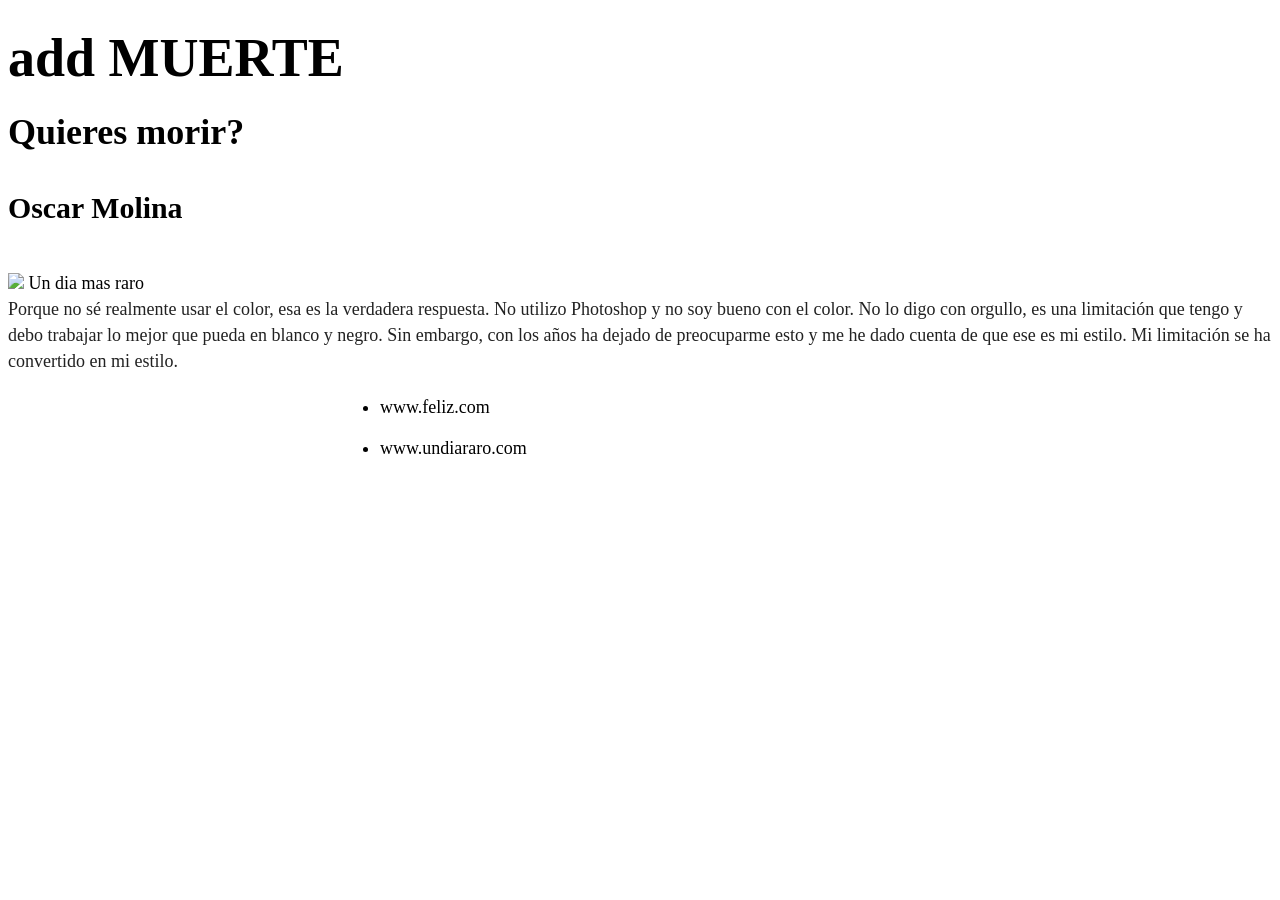
==== index.html @ c080cbb5 "first commit" ====
<!DOCTYPE html>
<html>

<head>
    <meta charset="UTF-8">
    <meta name="viewport" content="width=device-width,initial-scale=1">
    <title>title</title>
    <meta name="author" content="name">
    <meta name="description" content="description here">
    <meta name="keywords" content="keywords,here">
    <link rel="shortcut icon" href="favicon.ico" type="image/vnd.microsoft.icon">
    <link href="https://fonts.googleapis.com/css?family=Raleway&display=swap" rel="stylesheet">
    <link rel="stylesheet" href="styles.css" type="text/css">
</head>

<body>
    <main>
        <article>
            <div class="hed">
                <h1> add MUERTE </h1><!-- add your headline here inside an h1 tag with a class -->
                <!-- add your dek here inside an h4 tag with a class -->
                <h4> Quieres morir? </h4>
                <!--add your byline here inside an h6 tag with a class and link to your twitter or website -->
                <h5> Oscar Molina </h5><!-- add a publish date here inside a time tag -->
            </div>
            <div class="photo">
                <img src="images/IMAGE1.JPEG"> 
                <caption> Un dia mas raro </caption> 
            </div>
            <div class="copy">
                <P1> Porque no sé realmente usar el color, esa es la verdadera respuesta. No utilizo Photoshop y no soy bueno con el color. No lo digo con orgullo, es una limitación que tengo y debo trabajar lo mejor que pueda en blanco y negro. Sin embargo, con los años ha dejado de preocuparme esto y me he dado cuenta de que ese es mi estilo. Mi limitación se ha convertido en mi estilo. <P1>
                    <!-- add your article text here inside p tags -->
            </div>
            <div class="related-stories">
                <!-- put links to your classmates' stories here in ul and li tags -->
                <UL>
                    <li> www.feliz.com </li>
                    <li> www.undiararo.com </li>

            </div>
        </article>
    </main>
</body>

</html>
---- styles.css ----
body {
    font-family: "PT Serif";
    font-size: 18px;
    line-height: 26px;
}

.article-hed {
    max-width: 720px;
    margin: auto;
}

.hed {
    font-size: 36px;
    /*font-weight: 400;*/
}

.dek {
    font-family: "Open Sans";
    font-weight: 400;
    font-size: 18px;
    line-height: 24px;
    color: #333;
}

.byline {
    font-family: "Open Sans";
    text-transform: uppercase;
    font-weight: 400;
    letter-spacing: 1px;
    color: #666;
}

.byline .name {
    font-weight: 700;
    padding: 0 10px 0 0;
}

.pub-date {}

.article-photo {
    max-width: 720px;
    margin: auto;
}

.photo {
    width: 100%;
}

.photo-caption {
    margin: 0;
    font-family: "Open Sans";
    font-size: 13px;
    color: #333;
}

.article-copy {
    max-width: 600px;
    margin: 25px auto 25px auto;
}

.copy {
    margin: 0 auto 20px auto;
    color: #222;
}

.related-stories {
    max-width: 600px;
    margin: 20px auto 20px auto;
}

.related-stories ul li {
    margin: 0 0 15px 0;
}

.read-more {
    font-size: 24px;
}

a {
    color: inherit;
    text-decoration: none;
    color: blue;
}

a:hover {
    text-decoration: underline;
}
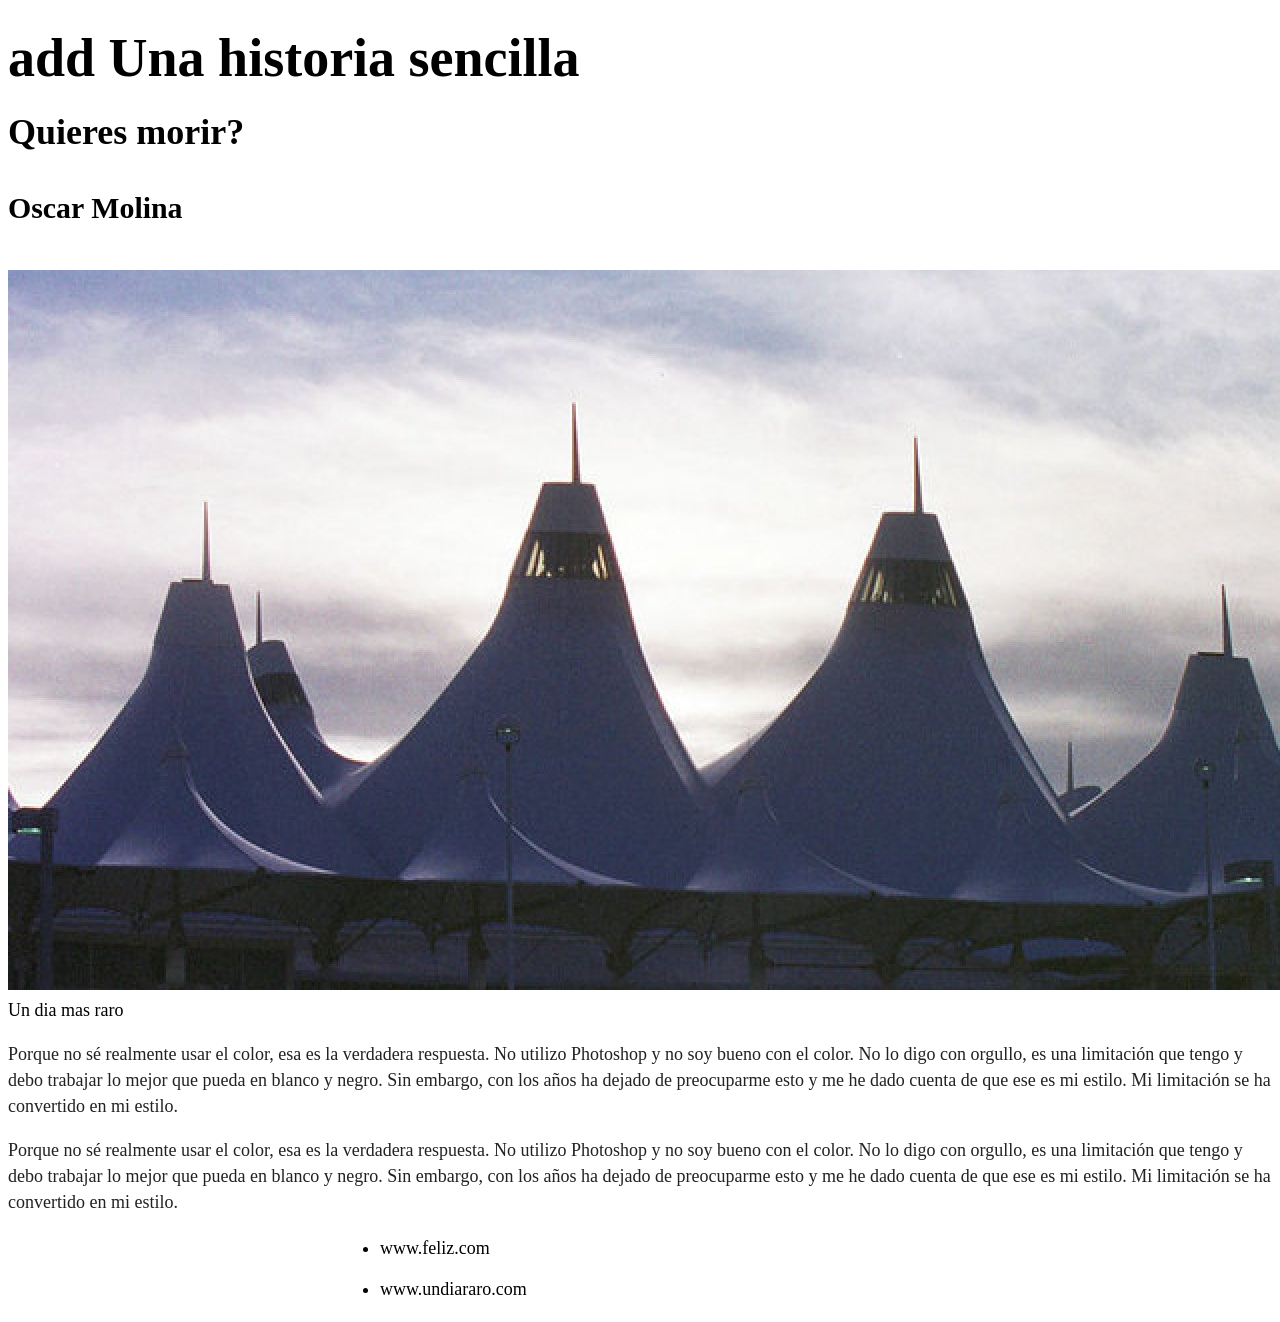
==== commit 98ea0d7e: "trying to merge" ====
--- a/index.html
+++ b/index.html
@@ -17,26 +17,25 @@
     <main>
         <article>
             <div class="hed">
-                <h1> add MUERTE </h1><!-- add your headline here inside an h1 tag with a class -->
+                <h1> add Una historia sencilla </h1><!-- add your headline here inside an h1 tag with a class -->
                 <!-- add your dek here inside an h4 tag with a class -->
                 <h4> Quieres morir? </h4>
                 <!--add your byline here inside an h6 tag with a class and link to your twitter or website -->
                 <h5> Oscar Molina </h5><!-- add a publish date here inside a time tag -->
             </div>
             <div class="photo">
-                <img src="images/IMAGE1.JPEG"> 
-                <caption> Un dia mas raro </caption> 
+                <img src=images/iMAGE1.jpeg> <caption> Un dia mas raro </caption>
             </div>
             <div class="copy">
-                <P1> Porque no sé realmente usar el color, esa es la verdadera respuesta. No utilizo Photoshop y no soy bueno con el color. No lo digo con orgullo, es una limitación que tengo y debo trabajar lo mejor que pueda en blanco y negro. Sin embargo, con los años ha dejado de preocuparme esto y me he dado cuenta de que ese es mi estilo. Mi limitación se ha convertido en mi estilo. <P1>
-                    <!-- add your article text here inside p tags -->
+                <p> Porque no sé realmente usar el color, esa es la verdadera respuesta. No utilizo Photoshop y no soy bueno con el color. No lo digo con orgullo, es una limitación que tengo y debo trabajar lo mejor que pueda en blanco y negro. Sin embargo, con los años ha dejado de preocuparme esto y me he dado cuenta de que ese es mi estilo. Mi limitación se ha convertido en mi estilo. <p>
+                        <p> Porque no sé realmente usar el color, esa es la verdadera respuesta. No utilizo Photoshop y no soy bueno con el color. No lo digo con orgullo, es una limitación que tengo y debo trabajar lo mejor que pueda en blanco y negro. Sin embargo, con los años ha dejado de preocuparme esto y me he dado cuenta de que ese es mi estilo. Mi limitación se ha convertido en mi estilo.</p>
+                        <!-- add your article text here inside p tags -->
             </div>
             <div class="related-stories">
                 <!-- put links to your classmates' stories here in ul and li tags -->
                 <UL>
                     <li> www.feliz.com </li>
                     <li> www.undiararo.com </li>
-
             </div>
         </article>
     </main>
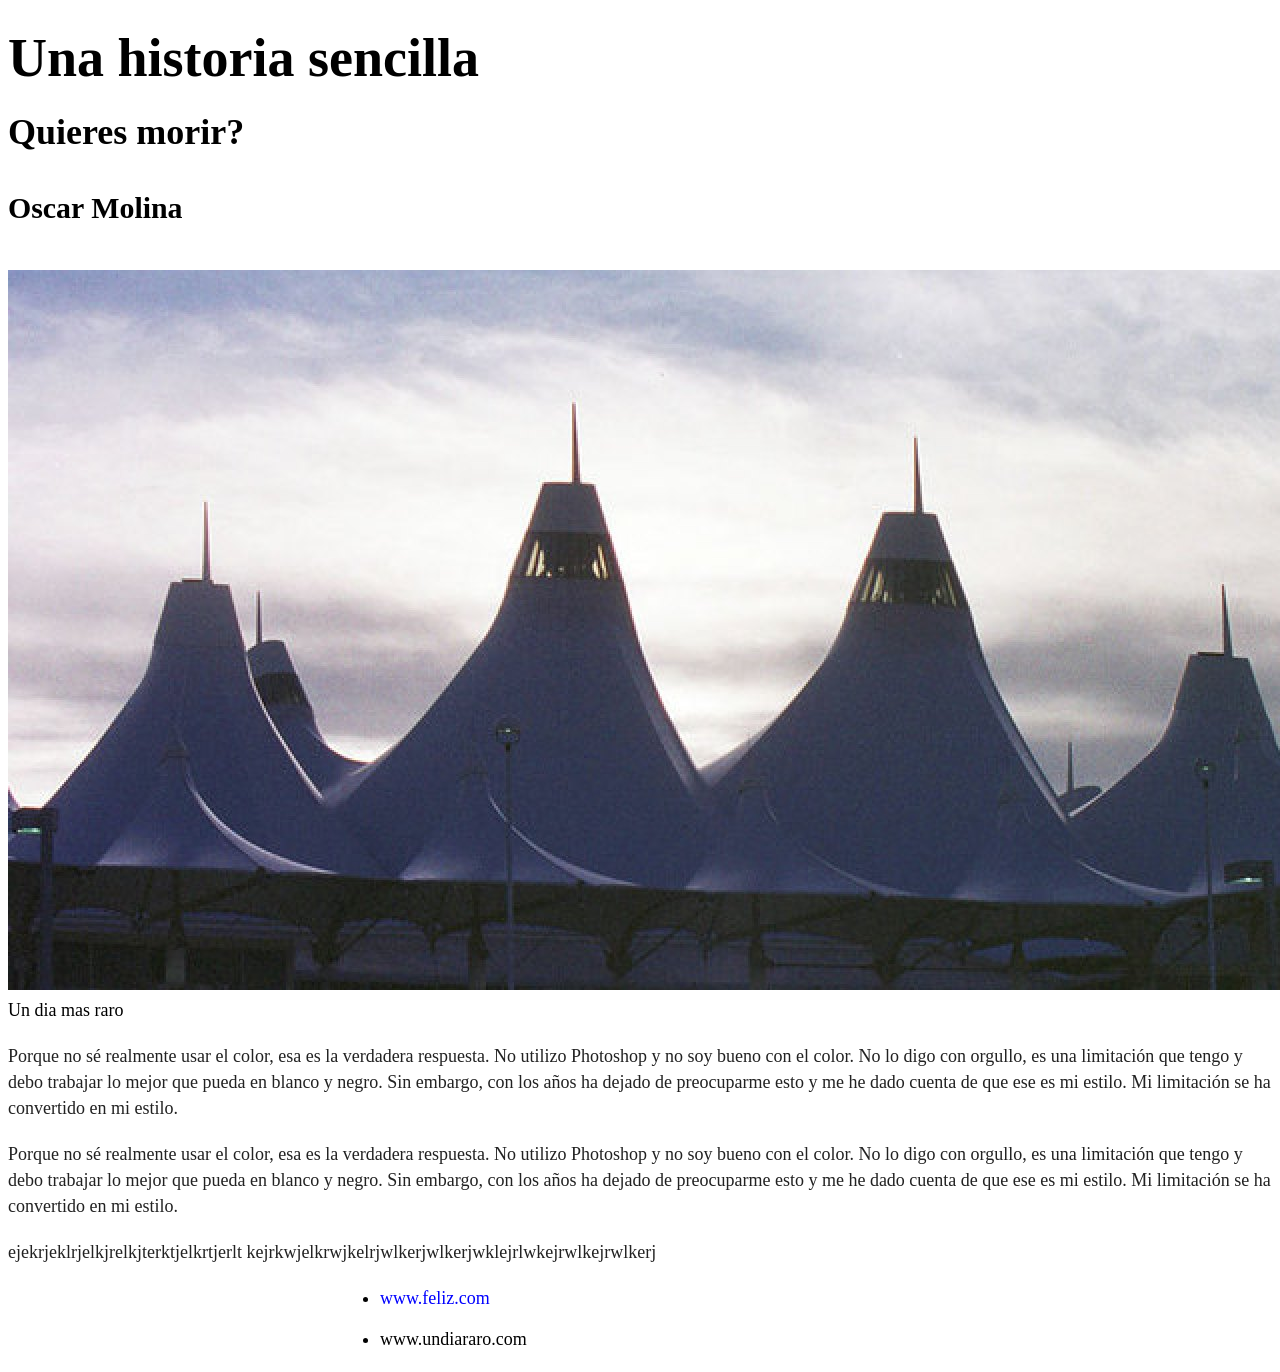
==== commit 3077137f: "deleted add on title" ====
--- a/index.html
+++ b/index.html
@@ -17,7 +17,7 @@
     <main>
         <article>
             <div class="hed">
-                <h1> add Una historia sencilla </h1><!-- add your headline here inside an h1 tag with a class -->
+                <h1> Una historia sencilla </h1><!-- add your headline here inside an h1 tag with a class -->
                 <!-- add your dek here inside an h4 tag with a class -->
                 <h4> Quieres morir? </h4>
                 <!--add your byline here inside an h6 tag with a class and link to your twitter or website -->
@@ -26,16 +26,18 @@
             <div class="photo">
                 <img src=images/iMAGE1.jpeg> <caption> Un dia mas raro </caption>
             </div>
-            <div class="copy">
-                <p> Porque no sé realmente usar el color, esa es la verdadera respuesta. No utilizo Photoshop y no soy bueno con el color. No lo digo con orgullo, es una limitación que tengo y debo trabajar lo mejor que pueda en blanco y negro. Sin embargo, con los años ha dejado de preocuparme esto y me he dado cuenta de que ese es mi estilo. Mi limitación se ha convertido en mi estilo. <p>
-                        <p> Porque no sé realmente usar el color, esa es la verdadera respuesta. No utilizo Photoshop y no soy bueno con el color. No lo digo con orgullo, es una limitación que tengo y debo trabajar lo mejor que pueda en blanco y negro. Sin embargo, con los años ha dejado de preocuparme esto y me he dado cuenta de que ese es mi estilo. Mi limitación se ha convertido en mi estilo.</p>
-                        <!-- add your article text here inside p tags -->
+            <div class="article-paragraph">
+                <p class="paragraph"> Porque no sé realmente usar el color, esa es la verdadera respuesta. No utilizo Photoshop y no soy bueno con el color. No lo digo con orgullo, es una limitación que tengo y debo trabajar lo mejor que pueda en blanco y negro. Sin embargo, con los años ha dejado de preocuparme esto y me he dado cuenta de que ese es mi estilo. Mi limitación se ha convertido en mi estilo. </p>
+                <p class="paragraph"> Porque no sé realmente usar el color, esa es la verdadera respuesta. No utilizo Photoshop y no soy bueno con el color. No lo digo con orgullo, es una limitación que tengo y debo trabajar lo mejor que pueda en blanco y negro. Sin embargo, con los años ha dejado de preocuparme esto y me he dado cuenta de que ese es mi estilo. Mi limitación se ha convertido en mi estilo.</p>
+                <p class="paragraph"> ejekrjeklrjelkjrelkjterktjelkrtjerlt kejrkwjelkrwjkelrjwlkerjwlkerjwklejrlwkejrwlkejrwlkerj</p>
+                <!-- add your article text here inside p tags -->
             </div>
             <div class="related-stories">
                 <!-- put links to your classmates' stories here in ul and li tags -->
-                <UL>
-                    <li> www.feliz.com </li>
+                <ul>
+                    <li><a href="www.feliz.com">www.feliz.com</a></li>
                     <li> www.undiararo.com </li>
+                </ul>
             </div>
         </article>
     </main>
--- a/styles.css
+++ b/styles.css
@@ -53,13 +53,13 @@
     color: #333;
 }
 
-.article-copy {
+.article-paragraphs {
     max-width: 600px;
     margin: 25px auto 25px auto;
 }
 
-.copy {
-    margin: 0 auto 20px auto;
+.paragraph {
+    margin: 20px auto 20px auto;
     color: #222;
 }
 
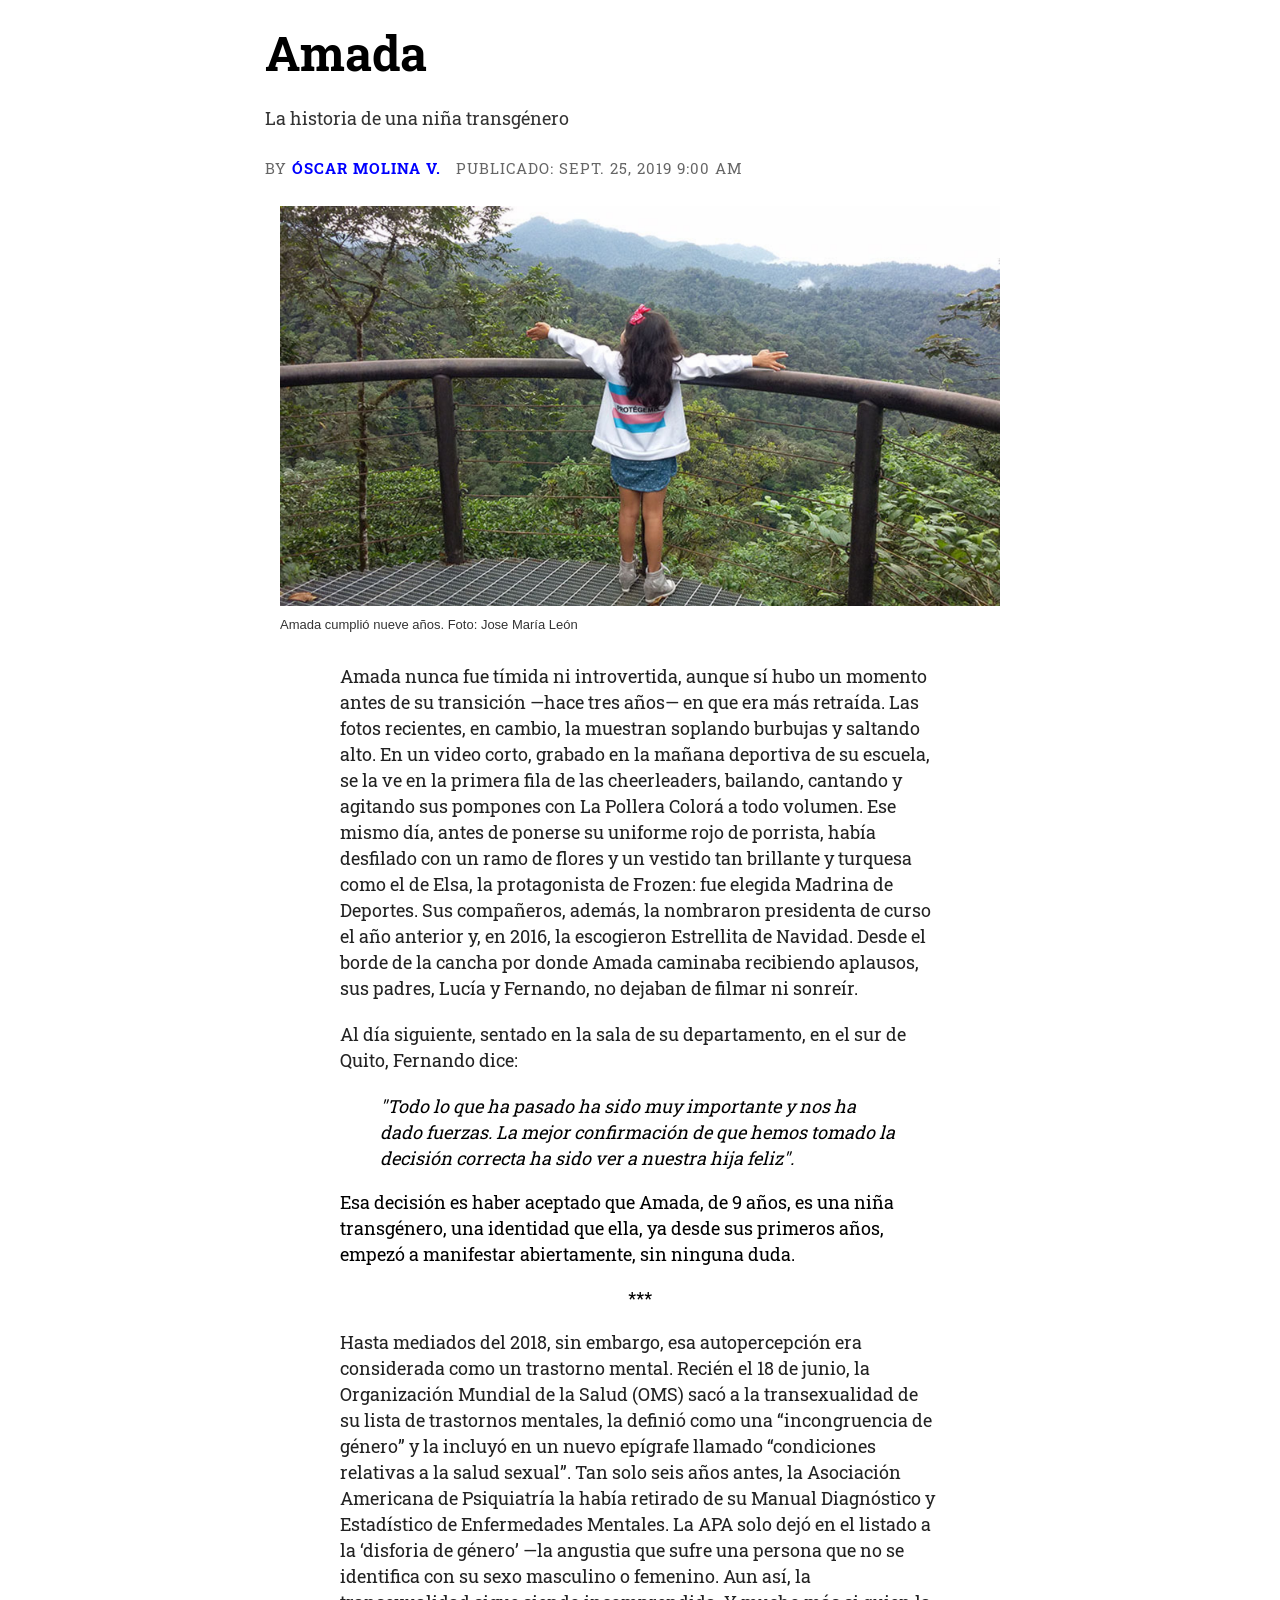
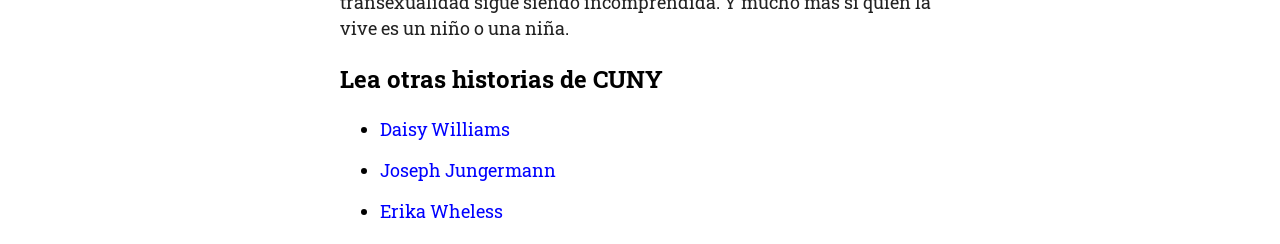
==== commit 5a944b27: "final changes" ====
--- a/index.html
+++ b/index.html
@@ -4,39 +4,64 @@
 <head>
     <meta charset="UTF-8">
     <meta name="viewport" content="width=device-width,initial-scale=1">
-    <title>title</title>
+    <title></title>
     <meta name="author" content="name">
     <meta name="description" content="description here">
     <meta name="keywords" content="keywords,here">
     <link rel="shortcut icon" href="favicon.ico" type="image/vnd.microsoft.icon">
-    <link href="https://fonts.googleapis.com/css?family=Raleway&display=swap" rel="stylesheet">
+    <link href="https://fonts.googleapis.com/css?family=Roboto+Condensed|Roboto+Slab&display=swap" rel="stylesheet">
     <link rel="stylesheet" href="styles.css" type="text/css">
 </head>
 
 <body>
     <main>
         <article>
-            <div class="hed">
-                <h1> Una historia sencilla </h1><!-- add your headline here inside an h1 tag with a class -->
+            <div class="article-hed">
+                <h1 class="hed">
+                    Amada
+                </h1><!-- add your headline here inside an h1 tag with a class -->
                 <!-- add your dek here inside an h4 tag with a class -->
-                <h4> Quieres morir? </h4>
+                <h3 class="dek">
+                    La historia de una niña transgénero
+                </h3>
                 <!--add your byline here inside an h6 tag with a class and link to your twitter or website -->
-                <h5> Oscar Molina </h5><!-- add a publish date here inside a time tag -->
+                <h5 class="byline">
+                    By <span class="name"><a href="https://twitter.com/oscar0925">Óscar Molina V.</a></span>
+                    <!-- add a 
+                publish date here inside a time tag -->
+                    <time class="pub-date" datetime="2019-09-25 09:00">
+                        Publicado: Sept. 25, 2019 9:00 AM
+                    </time> </h5>
             </div>
-            <div class="photo">
-                <img src=images/iMAGE1.jpeg> <caption> Un dia mas raro </caption>
+            <!--           
+            <div class="article-photo">
+                <img class="photo" src="images/earlyvoting.jpg">
+                <p class="photo-caption">Early voting at Prairie View A&M University in Prairie View. Photo by Rachel Zein for The Texas Tribune.</p>
             </div>
-            <div class="article-paragraph">
-                <p class="paragraph"> Porque no sé realmente usar el color, esa es la verdadera respuesta. No utilizo Photoshop y no soy bueno con el color. No lo digo con orgullo, es una limitación que tengo y debo trabajar lo mejor que pueda en blanco y negro. Sin embargo, con los años ha dejado de preocuparme esto y me he dado cuenta de que ese es mi estilo. Mi limitación se ha convertido en mi estilo. </p>
-                <p class="paragraph"> Porque no sé realmente usar el color, esa es la verdadera respuesta. No utilizo Photoshop y no soy bueno con el color. No lo digo con orgullo, es una limitación que tengo y debo trabajar lo mejor que pueda en blanco y negro. Sin embargo, con los años ha dejado de preocuparme esto y me he dado cuenta de que ese es mi estilo. Mi limitación se ha convertido en mi estilo.</p>
-                <p class="paragraph"> ejekrjeklrjelkjrelkjterktjelkrtjerlt kejrkwjelkrwjkelrjwlkerjwlkerjwklejrlwkejrwlkejrwlkerj</p>
+            -->
+            <div class="article-photo">
+                <img class="photo" src="images/Amada.jpg">
+                <p class="photo-caption">Amada cumplió nueve años. Foto: Jose María León</p>
+            </div>
+            <div class="article-paragraphs">
+                <p class="paragraph"> Amada nunca fue tímida ni introvertida, aunque sí hubo un momento antes de su transición —hace tres años— en que era más retraída. Las fotos recientes, en cambio, la muestran soplando burbujas y saltando alto. En un video corto, grabado en la mañana deportiva de su escuela, se la ve en la primera fila de las cheerleaders, bailando, cantando y agitando sus pompones con La Pollera Colorá a todo volumen. Ese mismo día, antes de ponerse su uniforme rojo de porrista, había desfilado con un ramo de flores y un vestido tan brillante y turquesa como el de Elsa, la protagonista de Frozen: fue elegida Madrina de Deportes. Sus compañeros, además, la nombraron presidenta de curso el año anterior y, en 2016, la escogieron Estrellita de Navidad. Desde el borde de la cancha por donde Amada caminaba recibiendo aplausos, sus padres, Lucía y Fernando, no dejaban de filmar ni sonreír. </p>
+                <p class="paragraph"> Al día siguiente, sentado en la sala de su departamento, en el sur de Quito, Fernando dice:
+                </p>
+                <blockquote style="font-style: italic;"> "Todo lo que ha pasado ha sido muy importante y nos ha dado fuerzas. La mejor confirmación de que hemos tomado la decisión correcta ha sido ver a nuestra hija feliz".</blockquote>
+                <p> Esa decisión es haber aceptado que Amada, de 9 años, es una niña transgénero, una identidad que ella, ya desde sus primeros años, empezó a manifestar abiertamente, sin ninguna duda.
+                </p>
+                <p style="text-align: center;"> ***</p>
+                <p class="paragraph"> Hasta mediados del 2018, sin embargo, esa autopercepción era considerada como un trastorno mental. Recién el 18 de junio, la Organización Mundial de la Salud (OMS) sacó a la transexualidad de su lista de trastornos mentales, la definió como una “incongruencia de género” y la incluyó en un nuevo epígrafe llamado “condiciones relativas a la salud sexual”. Tan solo seis años antes, la Asociación Americana de Psiquiatría la había retirado de su Manual Diagnóstico y Estadístico de Enfermedades Mentales. La APA solo dejó en el listado a la ‘disforia de género’ —la angustia que sufre una persona que no se identifica con su sexo masculino o femenino. Aun así, la transexualidad sigue siendo incomprendida. Y mucho más si quien la vive es un niño o una niña.
+                </p>
                 <!-- add your article text here inside p tags -->
             </div>
             <div class="related-stories">
+                <p class="read-more"><b>Lea otras historias de CUNY</b></p>
                 <!-- put links to your classmates' stories here in ul and li tags -->
                 <ul>
-                    <li><a href="www.feliz.com">www.feliz.com</a></li>
-                    <li> www.undiararo.com </li>
+                    <li><a href="https://daisywilliams.github.io/my-first-article/">Daisy Williams</a></li>
+                    <li><a href="https://josephjungermann.github.io/my-first-article/">Joseph Jungermann</a></li>
+                    <li><a href="https://ewheless.github.io/my-first-article/">Erika Wheless</a></li>
                 </ul>
             </div>
         </article>
--- a/styles.css
+++ b/styles.css
@@ -1,21 +1,22 @@
 body {
-    font-family: "PT Serif";
+    font-family: 'Roboto Slab', serif;
     font-size: 18px;
     line-height: 26px;
 }
 
 .article-hed {
-    max-width: 720px;
+    max-width: 750px;
     margin: auto;
 }
 
+
 .hed {
-    font-size: 36px;
+    font-size: 48px;
     /*font-weight: 400;*/
 }
 
 .dek {
-    font-family: "Open Sans";
+    font-family: 'Roboto Slab', serif;
     font-weight: 400;
     font-size: 18px;
     line-height: 24px;
@@ -23,7 +24,7 @@
 }
 
 .byline {
-    font-family: "Open Sans";
+    font-family: 'Roboto Slab', serif;
     text-transform: uppercase;
     font-weight: 400;
     letter-spacing: 1px;
@@ -48,7 +49,7 @@
 
 .photo-caption {
     margin: 0;
-    font-family: "Open Sans";
+    font-family: 'Roboto', sans-serif;
     font-size: 13px;
     color: #333;
 }
@@ -59,7 +60,7 @@
 }
 
 .paragraph {
-    margin: 20px auto 20px auto;
+    margin: 0px auto 20px auto;
     color: #222;
 }
 
